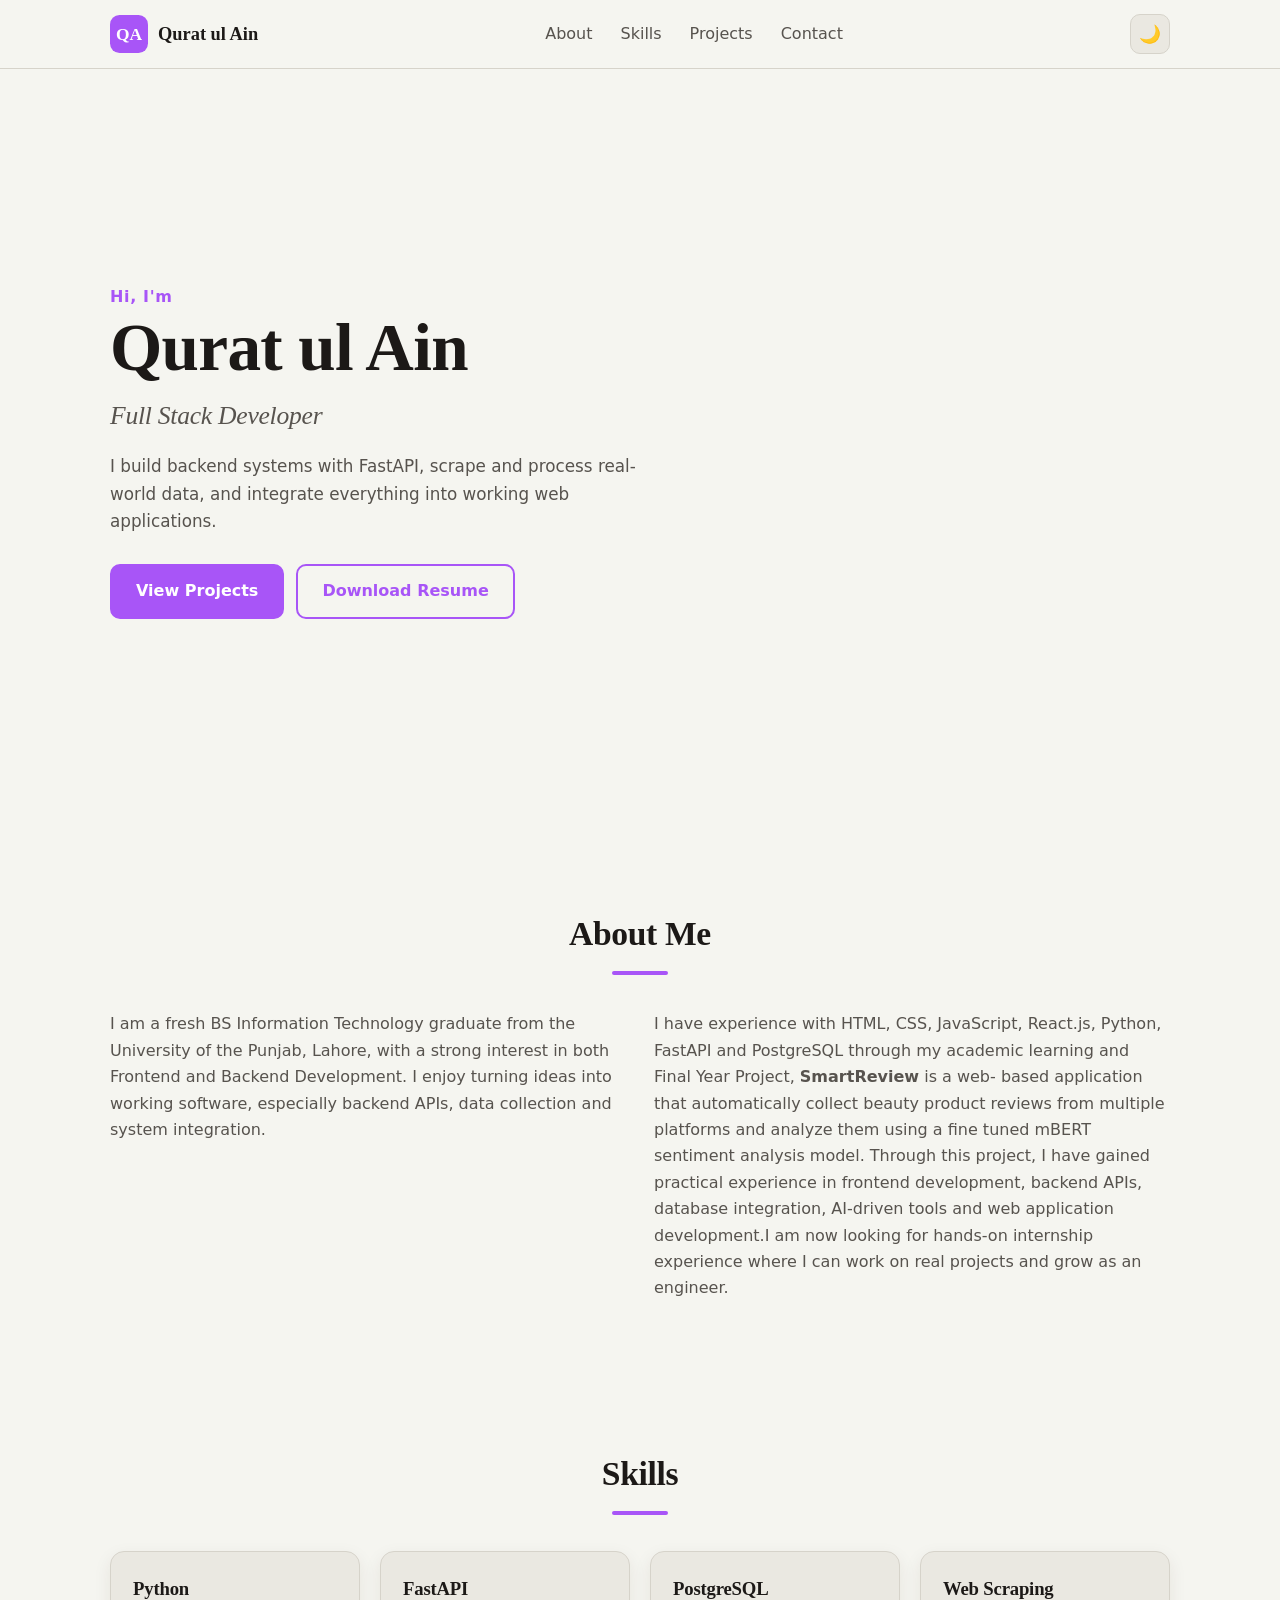
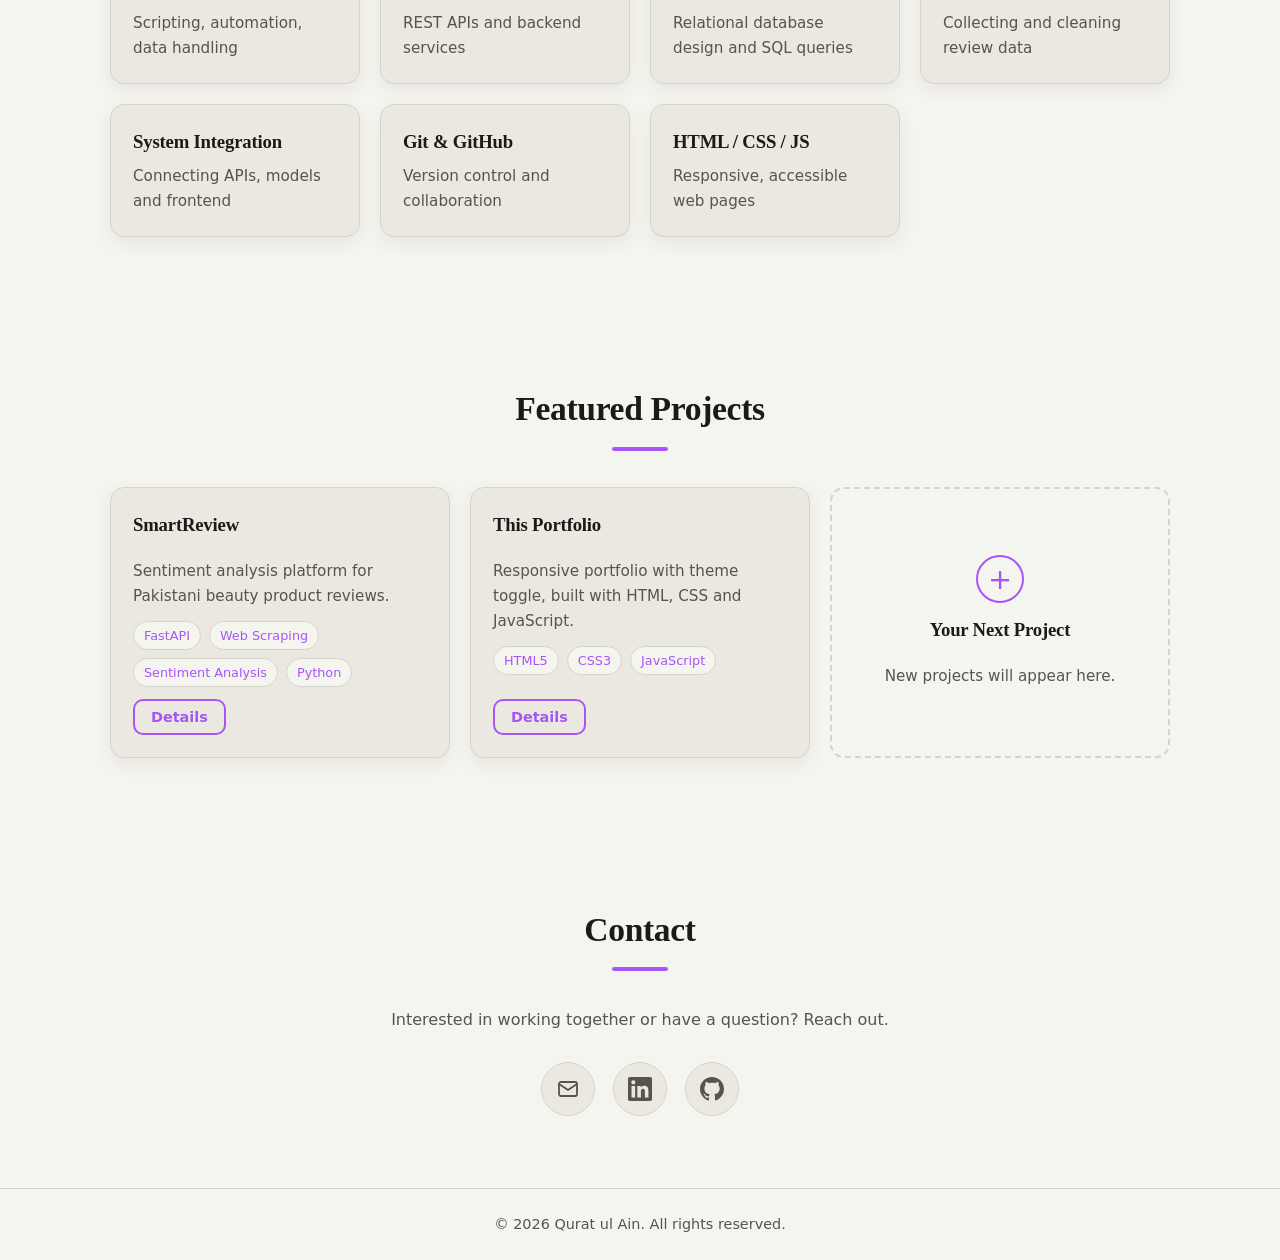
==== Portfolio_Task1/index.html @ 6ea76a4c "Move portfolio into Portfolio_Task1 folder" ====
<!DOCTYPE html>
<html lang="en">
<head>
  <meta charset="UTF-8" />
  <meta name="viewport" content="width=device-width, initial-scale=1.0" />
  <meta name="description" content="Portfolio of Qurat ul Ain - full stack developer and web scraping enthusiast." />
  <title>Qurat ul Ain | Developer Portfolio</title>
  <link rel="icon" href="data:image/svg+xml,%3Csvg xmlns='http://www.w3.org/2000/svg' viewBox='0 0 64 64'%3E%3Crect width='64' height='64' rx='14' fill='%2315803D'/%3E%3Ctext x='32' y='43' font-family='Georgia,serif' font-size='30' font-weight='700' text-anchor='middle' fill='white'%3EQA%3C/text%3E%3C/svg%3E" />
  <link rel="stylesheet" href="style.css" />
</head>
<body>
  <!-- HEADER -->
  <header class="header">
    <nav class="nav container" aria-label="Main navigation">
      <a href="#home" class="logo" aria-label="Qurat ul Ain - home">
        <svg class="logo-mark" viewBox="0 0 48 48" width="38" height="38" aria-hidden="true">
          <rect width="48" height="48" rx="12"></rect>
          <text x="24" y="32" text-anchor="middle">QA</text>
        </svg>
        <span class="logo-text">Qurat ul Ain</span>
      </a>

      <ul class="nav-links" id="nav-links">
        <li><a href="#about">About</a></li>
        <li><a href="#skills">Skills</a></li>
        <li><a href="#projects">Projects</a></li>
        <li><a href="#contact">Contact</a></li>
      </ul>

      <div class="nav-actions">
        <button id="theme-toggle" class="icon-btn" aria-label="Toggle dark and light theme">🌙</button>
        <button id="menu-toggle" class="icon-btn menu-btn" aria-label="Open menu" aria-expanded="false">☰</button>
      </div>
    </nav>
  </header>

  <main>
    <!-- HERO -->
    <section id="home" class="hero container">
      <div class="hero-text">
        <p class="eyebrow">Hi, I'm</p>
        <h1>Qurat ul Ain</h1>
        <h2>Full Stack Developer</h2>
        <p class="lead">
          I build backend systems with FastAPI, scrape and process real-world data,
          and integrate everything into working web applications.
        </p>
        <div class="hero-buttons">
          <a href="#projects" class="btn btn-primary">View Projects</a>
          <a href="resume.pdf" class="btn btn-outline" download>Download Resume</a>
        </div>
      </div>
    </section>

    <!-- ABOUT -->
    <section id="about" class="section container">
      <h2 class="section-title">About Me</h2>
      <div class="about-grid">
        <p>
          I am a fresh BS Information Technology graduate from the University of the Punjab, Lahore,
          with a strong interest in both Frontend and Backend Development. I enjoy turning ideas
          into working software, especially backend APIs, data collection and system integration.
        </p>
        <p>
          I have experience with HTML, CSS, JavaScript, React.js, Python, FastAPI and PostgreSQL
          through my academic learning and Final Year Project, <strong>SmartReview</strong> is a web-
          based application that automatically collect beauty product reviews from multiple platforms
          and analyze them using a fine tuned mBERT sentiment analysis model. Through this project,
          I have gained practical experience in frontend development, backend APIs, database integration,
          AI-driven tools and web application development.I am now looking for hands-on internship
          experience where I can work on real projects and grow as an engineer.
        </p>
      </div>
    </section>

    <!-- SKILLS -->
    <section id="skills" class="section container">
      <h2 class="section-title">Skills</h2>
      <div class="skills-grid">
        <div class="card"><h3>Python</h3><p>Scripting, automation, data handling</p></div>
        <div class="card"><h3>FastAPI</h3><p>REST APIs and backend services</p></div>
        <div class="card"><h3>PostgreSQL</h3><p>Relational database design and SQL queries</p></div>
        <div class="card"><h3>Web Scraping</h3><p>Collecting and cleaning review data</p></div>
        <div class="card"><h3>System Integration</h3><p>Connecting APIs, models and frontend</p></div>
        <div class="card"><h3>Git &amp; GitHub</h3><p>Version control and collaboration</p></div>
        <div class="card"><h3>HTML / CSS / JS</h3><p>Responsive, accessible web pages</p></div>
      </div>
    </section>

    <!-- PROJECTS -->
    <!-- Project cards are generated from the `projects` list in script.js.
         To add a new project, add one more entry there; no HTML changes needed. -->
    <section id="projects" class="section container">
      <h2 class="section-title">Featured Projects</h2>
      <div class="projects-grid" id="projects-grid"></div>
    </section>

    <!-- CONTACT -->
    <section id="contact" class="section container">
      <h2 class="section-title">Contact</h2>
      <p class="center">Interested in working together or have a question? Reach out.</p>
      <ul class="social-links">
        <li>
          <a class="social-link" href="quratulainaina6@gmail.com" aria-label="Email" title="Email">
            <svg viewBox="0 0 24 24" aria-hidden="true" fill="none" stroke="currentColor" stroke-width="1.8" stroke-linecap="round" stroke-linejoin="round">
              <rect x="3" y="5" width="18" height="14" rx="2"></rect>
              <polyline points="3,7 12,13 21,7"></polyline>
            </svg>
          </a>
        </li>
        <li>
          <a class="social-link" href="https://www.linkedin.com/in/qurat-ul-ain-aina-707948293/" target="_blank" rel="noopener" aria-label="LinkedIn" title="LinkedIn">
            <svg viewBox="0 0 24 24" aria-hidden="true" fill="currentColor">
              <path d="M20.447 20.452h-3.554v-5.569c0-1.328-.027-3.037-1.852-3.037-1.853 0-2.136 1.445-2.136 2.939v5.667H9.351V9h3.414v1.561h.046c.477-.9 1.637-1.85 3.37-1.85 3.601 0 4.267 2.37 4.267 5.455v6.286zM5.337 7.433a2.062 2.062 0 01-2.063-2.065 2.064 2.064 0 112.063 2.065zm1.782 13.019H3.555V9h3.564v11.452zM22.225 0H1.771C.792 0 0 .774 0 1.729v20.542C0 23.227.792 24 1.771 24h20.451C23.2 24 24 23.227 24 22.271V1.729C24 .774 23.2 0 22.222 0h.003z"></path>
            </svg>
          </a>
        </li>
        <li>
          <a class="social-link" href="https://github.com/QuratulAin-809" target="_blank" rel="noopener" aria-label="GitHub" title="GitHub">
            <svg viewBox="0 0 16 16" aria-hidden="true" fill="currentColor">
              <path d="M8 0C3.58 0 0 3.58 0 8c0 3.54 2.29 6.53 5.47 7.59.4.07.55-.17.55-.38 0-.19-.01-.82-.01-1.49-2.01.37-2.53-.49-2.69-.94-.09-.23-.48-.94-.82-1.13-.28-.15-.68-.52-.01-.53.63-.01 1.08.58 1.23.82.72 1.21 1.87.87 2.33.66.07-.52.28-.87.51-1.07-1.78-.2-3.64-.89-3.64-3.95 0-.87.31-1.59.82-2.15-.08-.2-.36-1.02.08-2.12 0 0 .67-.21 2.2.82.64-.18 1.32-.27 2-.27.68 0 1.36.09 2 .27 1.53-1.04 2.2-.82 2.2-.82.44 1.1.16 1.92.08 2.12.51.56.82 1.27.82 2.15 0 3.07-1.87 3.75-3.65 3.95.29.25.54.73.54 1.48 0 1.07-.01 1.93-.01 2.2 0 .21.15.46.55.38A8.013 8.013 0 0016 8c0-4.42-3.58-8-8-8z"></path>
            </svg>
          </a>
        </li>
      </ul>
    </section>
  </main>

  <footer class="footer">
    <p>&copy; <span id="year"></span> Qurat ul Ain. All rights reserved.</p>
  </footer>

  <!-- PROJECT MODAL -->
  <div id="modal" class="modal" role="dialog" aria-modal="true" aria-labelledby="modal-title" hidden>
    <div class="modal-content">
      <button id="modal-close" class="icon-btn modal-close" aria-label="Close dialog">✕</button>
      <h3 id="modal-title"></h3>
      <p id="modal-desc"></p>
      <ul id="modal-tags" class="tags"></ul>
      <div id="modal-links" class="modal-links"></div>
    </div>
  </div>

  <script src="script.js"></script>
</body>
</html>
---- Portfolio_Task1/style.css ----
/* Theme variables (Warm Editorial) */
:root {
  --bg: #f5f5f0;          
  --surface: #eae8e1;     
  --text: #1c1917;        
  --muted: #57534e;       
  --primary: #A855F7; 
  --primary-hover: #c084fc;
  --on-primary: #ffffff;  
  --accent: #A855F7; 
  --border: #d6d3ca;
  --shadow: 0 6px 18px rgba(60, 40, 20, 0.08);
}

[data-theme="dark"] {
  --bg: #1c1917;
  --surface: #292524;
  --text: #f5f5f0;
  --muted: #a8a29e;
  --primary: #A855F7;
  --primary-hover: #c084fc;
  --on-primary: #1c1917;
  --accent: #A855F7;
  --border: #44403c;
  --shadow: 0 6px 18px rgba(0, 0, 0, 0.45);
}

/* Base */
* { box-sizing: border-box; margin: 0; padding: 0; }

html { scroll-behavior: smooth; scroll-padding-top: 70px; }

body {
  font-family: "Segoe UI", system-ui, -apple-system, Roboto, sans-serif;
  background: var(--bg);
  color: var(--text);
  line-height: 1.65;
  transition: background 0.3s, color 0.3s;
}

h1, h2, h3 {
  font-family: Georgia, "Times New Roman", serif;
  letter-spacing: -0.01em;
}

a { color: inherit; text-decoration: none; }
ul { list-style: none; }

.container { width: 100%; max-width: 1100px; margin: 0 auto; padding: 0 20px; }
.center { text-align: center; color: var(--muted); }

/* Header / Nav */
.header {
  position: sticky;
  top: 0;
  z-index: 50;
  background: var(--bg);
  border-bottom: 1px solid var(--border);
}

.nav {
  display: flex;
  align-items: center;
  justify-content: space-between;
  height: 68px;
}

/* Logo */
.logo { display: flex; align-items: center; gap: 10px; }
.logo-mark rect { fill: var(--primary); }
.logo-mark text {
  fill: var(--on-primary);
  font-family: Georgia, "Times New Roman", serif;
  font-size: 22px;
  font-weight: 700;
}
.logo-text {
  font-family: Georgia, "Times New Roman", serif;
  font-size: 1.15rem;
  font-weight: 700;
}

.nav-links { display: flex; gap: 28px; }
.nav-links a { color: var(--muted); font-weight: 500; transition: color 0.2s; }
.nav-links a:hover { color: var(--primary); }

.nav-actions { display: flex; gap: 8px; }

.icon-btn {
  background: var(--surface);
  color: var(--text);
  border: 1px solid var(--border);
  width: 40px;
  height: 40px;
  border-radius: 10px;
  font-size: 1.1rem;
  cursor: pointer;
  transition: background 0.2s;
}
.icon-btn:hover { background: var(--border); }

.menu-btn { display: none; }

/* Hero */
.hero { min-height: 85vh; display: flex; align-items: center; }

.eyebrow { color: var(--accent); font-weight: 700; letter-spacing: 0.04em; }
.hero h1 { font-size: clamp(2.4rem, 6.5vw, 4.2rem); line-height: 1.1; }
.hero h2 {
  font-size: clamp(1.1rem, 3vw, 1.6rem);
  color: var(--muted);
  font-weight: 400;
  font-style: italic;
  margin: 10px 0 16px;
}
.lead { max-width: 560px; color: var(--muted); font-size: 1.05rem; }
.hero-buttons { display: flex; flex-wrap: wrap; gap: 12px; margin-top: 28px; }

/* Buttons */
.btn {
  display: inline-block;
  padding: 12px 24px;
  border-radius: 10px;
  font-weight: 600;
  border: 2px solid var(--primary);
  cursor: pointer;
  font-size: 1rem;
  font-family: inherit;
  transition: background 0.2s, color 0.2s, transform 0.2s;
}
.btn:hover { transform: translateY(-2px); }
.btn-primary { background: var(--primary); color: var(--on-primary); }
.btn-primary:hover { background: var(--primary-hover); border-color: var(--primary-hover); }
.btn-outline { background: transparent; color: var(--primary); }
.btn-outline:hover { background: var(--primary); color: var(--on-primary); }
.btn-small { padding: 8px 16px; font-size: 0.9rem; background: transparent; color: var(--primary); }
.btn-small:hover { background: var(--primary); color: var(--on-primary); }

/* Sections */
.section { padding: 72px 20px; }
.section-title { font-size: 2.1rem; text-align: center; margin-bottom: 36px; }
.section-title::after {
  content: "";
  display: block;
  width: 56px;
  height: 4px;
  background: var(--accent);
  border-radius: 4px;
  margin: 10px auto 0;
}

.about-grid {
  display: grid;
  grid-template-columns: 1fr 1fr;
  gap: 28px;
  color: var(--muted);
}

/* Cards / Grids */
.skills-grid,
.projects-grid {
  display: grid;
  grid-template-columns: repeat(auto-fit, minmax(240px, 1fr));
  gap: 20px;
}

.card {
  background: var(--surface);
  border: 1px solid var(--border);
  border-radius: 14px;
  padding: 22px;
  box-shadow: var(--shadow);
  transition: transform 0.2s;
}
.card:hover { transform: translateY(-4px); }
.card h3 { margin-bottom: 6px; }
.card p { color: var(--muted); font-size: 0.95rem; }

.project-card { display: flex; flex-direction: column; gap: 12px; align-items: flex-start; }
.project-card .btn { margin-top: auto; }

/* Placeholder card for the next project */
.project-card.placeholder {
  background: transparent;
  border: 2px dashed var(--border);
  box-shadow: none;
  align-items: center;
  justify-content: center;
  text-align: center;
  min-height: 200px;
}
.project-card.placeholder:hover { transform: none; border-color: var(--primary); }
.placeholder-plus {
  width: 48px;
  height: 48px;
  border-radius: 50%;
  display: grid;
  place-items: center;
  font-size: 1.8rem;
  line-height: 1;
  color: var(--primary);
  border: 2px solid var(--primary);
}

.tags { display: flex; flex-wrap: wrap; gap: 8px; }
.tags li {
  background: var(--bg);
  border: 1px solid var(--border);
  color: var(--primary);
  font-size: 0.8rem;
  padding: 3px 10px;
  border-radius: 999px;
}

/* Contact */
.social-links {
  display: flex;
  flex-wrap: wrap;
  justify-content: center;
  gap: 18px;
  margin-top: 28px;
}

.social-link {
  display: grid;
  place-items: center;
  width: 54px;
  height: 54px;
  border-radius: 50%;
  color: var(--muted);
  background: var(--surface);
  border: 1px solid var(--border);
  transition: color 0.2s, border-color 0.2s, transform 0.2s;
}
.social-link svg { width: 24px; height: 24px; }
.social-link:hover,
.social-link:focus-visible {
  color: var(--primary);
  border-color: var(--primary);
  transform: translateY(-3px);
}

/* Footer */
.footer {
  text-align: center;
  padding: 24px 20px;
  border-top: 1px solid var(--border);
  color: var(--muted);
  font-size: 0.9rem;
}

/* Modal */
.modal {
  position: fixed;
  inset: 0;
  background: rgba(28, 25, 23, 0.6);
  display: flex;
  align-items: center;
  justify-content: center;
  padding: 20px;
  z-index: 100;
}
.modal[hidden] { display: none; }

.modal-content {
  position: relative;
  background: var(--surface);
  border: 1px solid var(--border);
  border-radius: 16px;
  padding: 32px 28px 28px;
  max-width: 520px;
  width: 100%;
  display: flex;
  flex-direction: column;
  gap: 14px;
  animation: pop 0.2s ease;
}
.modal-content p { color: var(--muted); }
.modal-close { position: absolute; top: 12px; right: 12px; }
.modal-links { display: flex; gap: 10px; flex-wrap: wrap; }

@keyframes pop {
  from { transform: scale(0.95); opacity: 0; }
  to { transform: scale(1); opacity: 1; }
}

/* Responsive */
@media (max-width: 768px) {
  .menu-btn { display: inline-block; }

  .nav-links {
    position: absolute;
    top: 68px;
    left: 0;
    right: 0;
    flex-direction: column;
    gap: 0;
    background: var(--bg);
    border-bottom: 1px solid var(--border);
    max-height: 0;
    overflow: hidden;
    transition: max-height 0.3s ease;
  }
  .nav-links.open { max-height: 280px; }
  .nav-links li a { display: block; padding: 14px 20px; }

  .about-grid { grid-template-columns: 1fr; }
  .hero { min-height: 75vh; }
}

@media (max-width: 380px) {
  .logo-text { display: none; }
}

@media (prefers-reduced-motion: reduce) {
  html { scroll-behavior: auto; }
  * { transition: none !important; animation: none !important; }
}
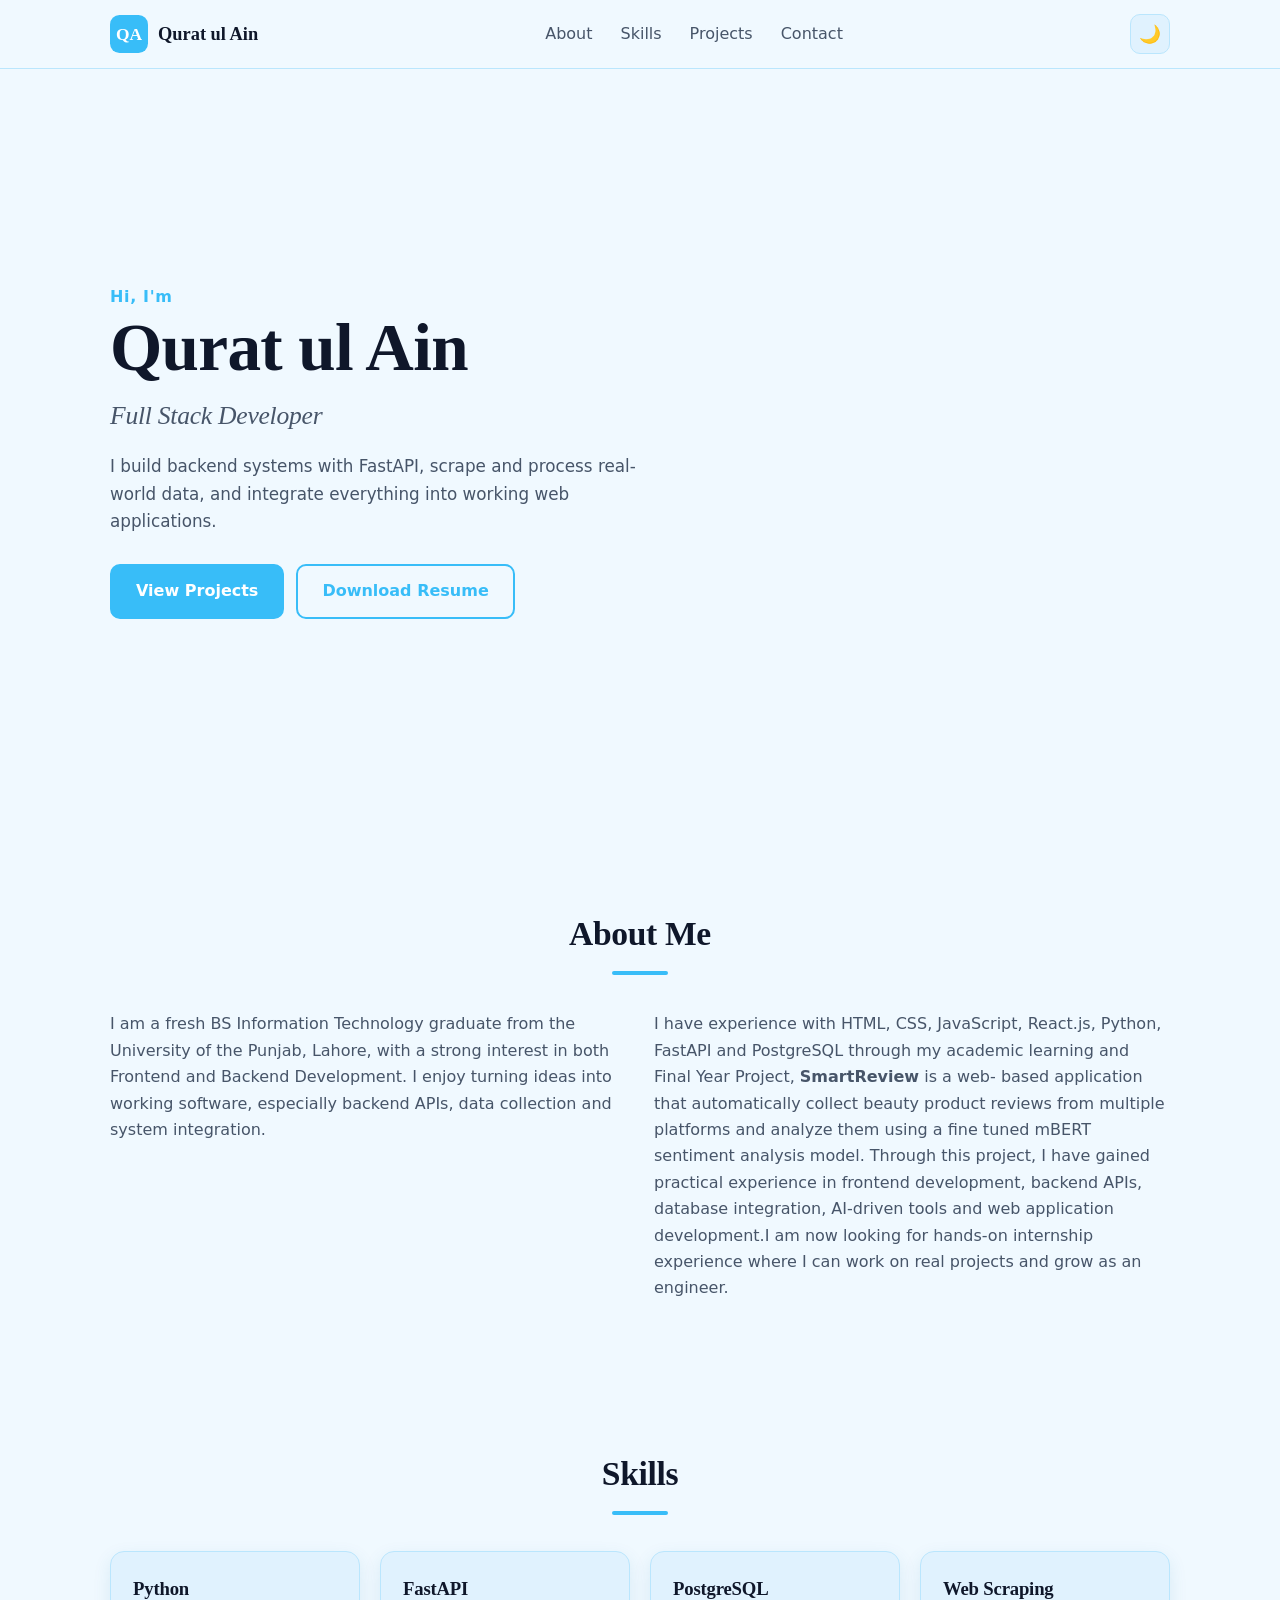
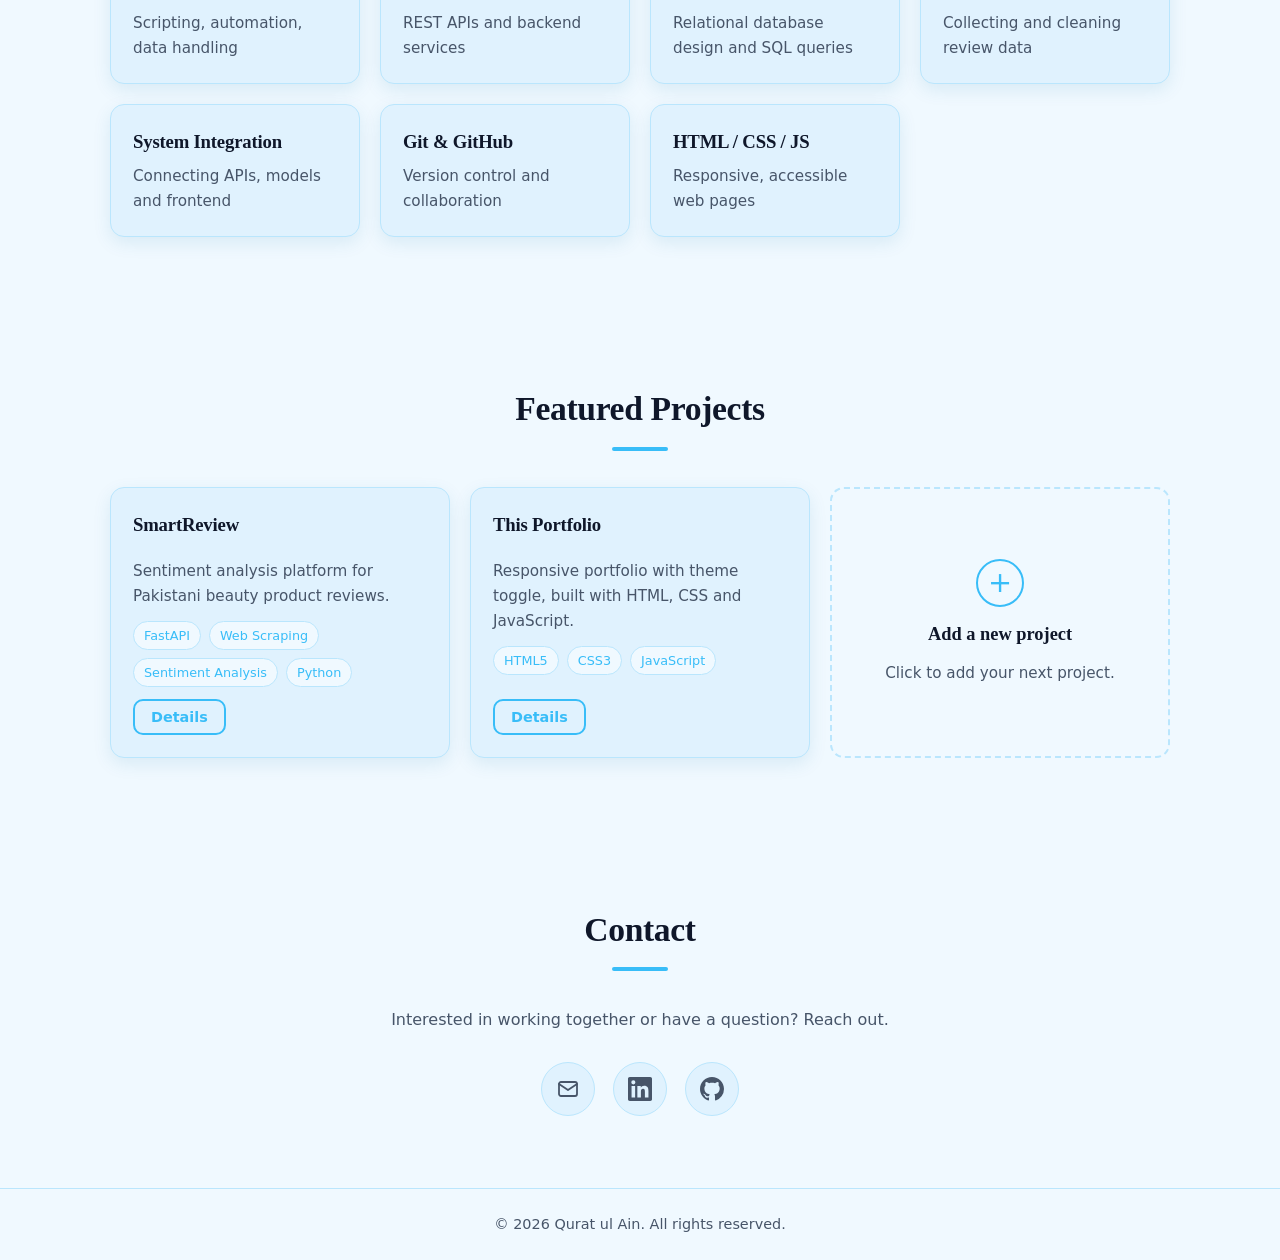
==== commit f6c3acf3: "Add updated files" ====
--- a/Portfolio_Task1/index.html
+++ b/Portfolio_Task1/index.html
@@ -3,7 +3,7 @@
 <head>
   <meta charset="UTF-8" />
   <meta name="viewport" content="width=device-width, initial-scale=1.0" />
-  <meta name="description" content="Portfolio of Qurat ul Ain - full stack developer and web scraping enthusiast." />
+  <meta name="description" content="Portfolio of Qurat ul Ain - BS IT graduate, full stack developer and web scraping enthusiast." />
   <title>Qurat ul Ain | Developer Portfolio</title>
   <link rel="icon" href="data:image/svg+xml,%3Csvg xmlns='http://www.w3.org/2000/svg' viewBox='0 0 64 64'%3E%3Crect width='64' height='64' rx='14' fill='%2315803D'/%3E%3Ctext x='32' y='43' font-family='Georgia,serif' font-size='30' font-weight='700' text-anchor='middle' fill='white'%3EQA%3C/text%3E%3C/svg%3E" />
   <link rel="stylesheet" href="style.css" />
@@ -88,8 +88,6 @@
     </section>
 
     <!-- PROJECTS -->
-    <!-- Project cards are generated from the `projects` list in script.js.
-         To add a new project, add one more entry there; no HTML changes needed. -->
     <section id="projects" class="section container">
       <h2 class="section-title">Featured Projects</h2>
       <div class="projects-grid" id="projects-grid"></div>
@@ -141,6 +139,35 @@
     </div>
   </div>
 
+  <!-- ADD PROJECT MODAL -->
+  <div id="add-modal" class="modal" role="dialog" aria-modal="true" aria-labelledby="add-title" hidden>
+    <div class="modal-content">
+      <button id="add-close" class="icon-btn modal-close" aria-label="Close dialog">✕</button>
+      <h3 id="add-title">Add a new project</h3>
+      <form id="add-form" class="form">
+        <label>Title
+          <input type="text" name="title" required maxlength="60" />
+        </label>
+        <label>Short summary
+          <input type="text" name="summary" required maxlength="120" />
+        </label>
+        <label>Description
+          <textarea name="desc" rows="3" required maxlength="500"></textarea>
+        </label>
+        <label>Tags (comma separated)
+          <input type="text" name="tags" placeholder="Python, PostgreSQL" />
+        </label>
+        <label>Link (optional)
+          <input type="url" name="url" placeholder="https://github.com/your-username/your-repo" />
+        </label>
+        <p class="form-note">
+          Projects added here are saved in your browser only.
+        </p>
+        <button type="submit" class="btn btn-primary">Add project</button>
+      </form>
+    </div>
+  </div>
+
   <script src="script.js"></script>
 </body>
 </html>
--- a/Portfolio_Task1/style.css
+++ b/Portfolio_Task1/style.css
@@ -1,27 +1,27 @@
-/* Theme variables (Warm Editorial) */
+/* Theme variables */
 :root {
-  --bg: #f5f5f0;          
-  --surface: #eae8e1;     
-  --text: #1c1917;        
-  --muted: #57534e;       
-  --primary: #A855F7; 
-  --primary-hover: #c084fc;
-  --on-primary: #ffffff;  
-  --accent: #A855F7; 
-  --border: #d6d3ca;
-  --shadow: 0 6px 18px rgba(60, 40, 20, 0.08);
+  --bg: #f0f9ff;          /* very light sky blue */
+  --surface: #e0f2fe;     /* cards */
+  --text: #0f172a;        /* deep navy */
+  --muted: #475569;       /* slate gray */
+  --primary: #38bdf8;    /* deeper sky blue, readable as text and button */
+  --primary-hover: #38bdf8; 
+  --on-primary: #ffffff;
+  --accent: #38bdf8;      /* bright sky blue, small highlights */
+  --border: #bae6fd;
+  --shadow: 0 6px 18px rgba(3, 105, 161, 0.10);
 }
 
 [data-theme="dark"] {
-  --bg: #1c1917;
-  --surface: #292524;
-  --text: #f5f5f0;
-  --muted: #a8a29e;
-  --primary: #A855F7;
-  --primary-hover: #c084fc;
-  --on-primary: #1c1917;
-  --accent: #A855F7;
-  --border: #44403c;
+  --bg: #0f172a;
+  --surface: #1e293b;
+  --text: #f8fafc;
+  --muted: #94a3b8;
+  --primary: #38bdf8;
+  --primary-hover: #38bdf8; 
+  --on-primary: #0f172a;
+  --accent: #38bdf8;
+  --border: #334155;
   --shadow: 0 6px 18px rgba(0, 0, 0, 0.45);
 }
 
@@ -116,7 +116,7 @@
 .lead { max-width: 560px; color: var(--muted); font-size: 1.05rem; }
 .hero-buttons { display: flex; flex-wrap: wrap; gap: 12px; margin-top: 28px; }
 
-/* Buttons */
+/*B uttons */
 .btn {
   display: inline-block;
   padding: 12px 24px;
@@ -188,8 +188,24 @@
   justify-content: center;
   text-align: center;
   min-height: 200px;
-}
-.project-card.placeholder:hover { transform: none; border-color: var(--primary); }
+  width: 100%;
+  font: inherit;
+  color: inherit;
+  cursor: pointer;
+}
+.project-card.placeholder:hover,
+.project-card.placeholder:focus-visible {
+  transform: none;
+  border-color: var(--primary);
+  background: var(--surface);
+}
+.placeholder-title {
+  display: block;
+  font-family: Georgia, "Times New Roman", serif;
+  font-size: 1.15rem;
+  font-weight: 700;
+}
+.placeholder-text { display: block; color: var(--muted); font-size: 0.95rem; }
 .placeholder-plus {
   width: 48px;
   height: 48px;
@@ -211,6 +227,36 @@
   padding: 3px 10px;
   border-radius: 999px;
 }
+
+/* Add project form */
+.modal-content { max-height: 90vh; overflow-y: auto; }
+
+.form { display: flex; flex-direction: column; gap: 12px; }
+.form label {
+  display: flex;
+  flex-direction: column;
+  gap: 4px;
+  font-size: 0.9rem;
+  font-weight: 600;
+}
+.form input,
+.form textarea {
+  font: inherit;
+  font-weight: 400;
+  color: var(--text);
+  background: var(--bg);
+  border: 1px solid var(--border);
+  border-radius: 8px;
+  padding: 10px 12px;
+}
+.form input:focus,
+.form textarea:focus { outline: 2px solid var(--primary); outline-offset: 1px; }
+.form-note { font-size: 0.8rem; color: var(--muted); }
+
+.btn-danger { color: #b91c1c; border-color: #b91c1c; }
+.btn-danger:hover { background: #b91c1c; color: #fff; }
+[data-theme="dark"] .btn-danger { color: #f87171; border-color: #f87171; }
+[data-theme="dark"] .btn-danger:hover { background: #f87171; color: #1c1917; }
 
 /* Contact */
 .social-links {
